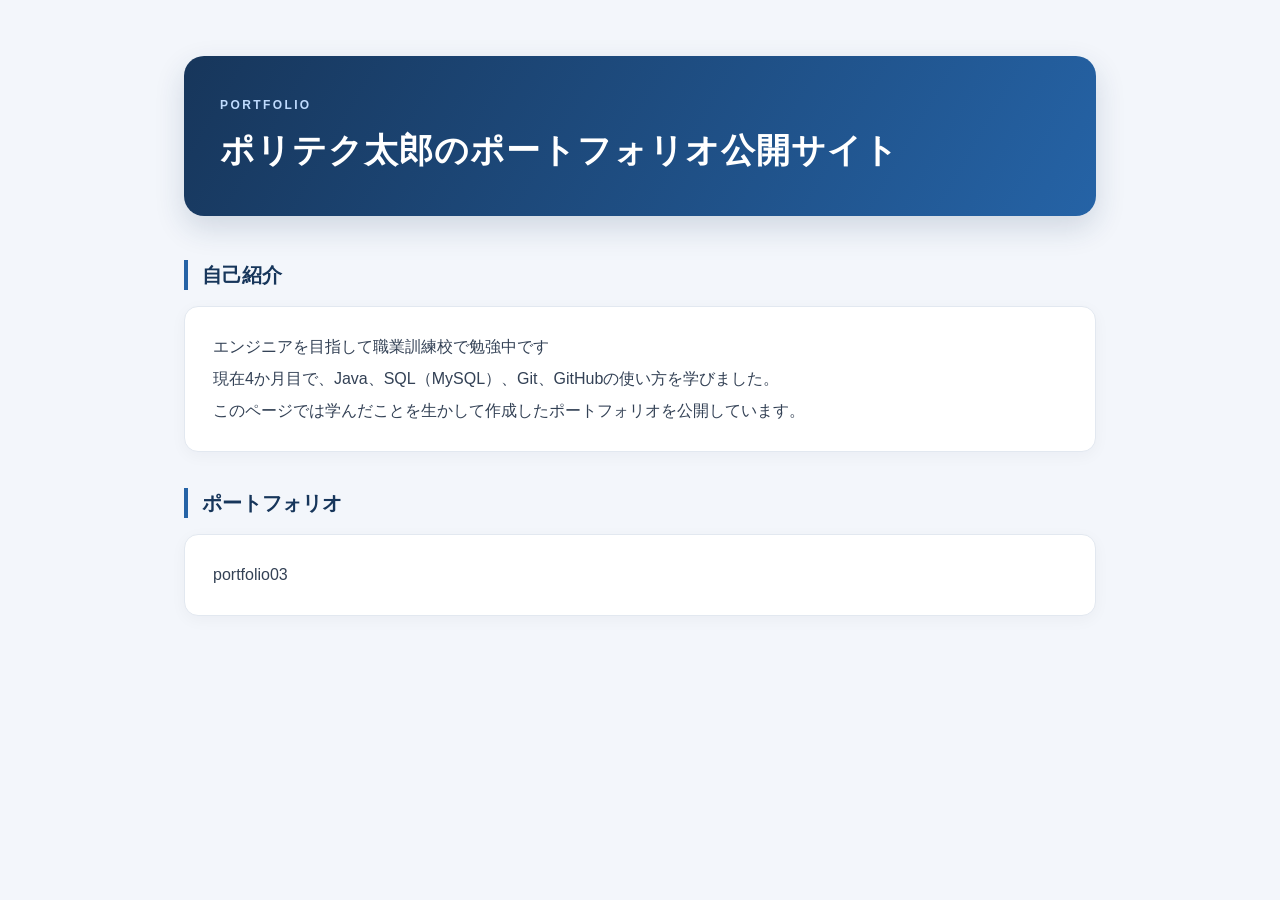
==== index.html @ 9a4e879d "feat: css追加 cssを追加。それに伴ってindex.htmlに下記の変更を実施 - headタグ内にlinkタグ追加 - pタグにclass追加" ====
<!DOCTYPE html>
<html lang="ja">
<head>
    <meta charset="UTF-8">
    <meta name="viewport" content="width=device-width, initial-scale=1.0">
    <link rel="stylesheet" href="CSS/style.css">
	<title>ポートフォリオ公開サイト</title>
</head>
<body>
    <h1>ポリテク太郎のポートフォリオ公開サイト</h1>
    <h2>自己紹介</h2>
    <p>
        エンジニアを目指して職業訓練校で勉強中です<br>
        現在4か月目で、Java、SQL（MySQL）、Git、GitHubの使い方を学びました。<br>
        このページでは学んだことを生かして作成したポートフォリオを公開しています。
    </p>
    <h2>ポートフォリオ</h2>
    <p calss = "portfolio-card">portfolio03</p>
</body>
</html>
---- CSS/style.css ----
@charset "UTF-8";
/* 余白や枠線を含めて、要素のサイズを計算する */
* {
    box-sizing: border-box;
}

/* ページ全体の背景 */
html {
    min-height: 100%;
    background-color: #f3f6fb;
}

/* コンテンツを中央に配置する */
body {
    max-width: 960px;
    margin: 0 auto;
    padding: 56px 24px 80px;

    font-family: "Segoe UI", "Hiragino Kaku Gothic ProN",
        "Yu Gothic", Meiryo, sans-serif;

    color: #334155;
    line-height: 1.8;
    overflow-wrap: anywhere;
}

/* サイトのタイトル */
h1 {
    margin: 0 0 44px;
    padding: 40px 36px;
    border-radius: 20px;

    background: linear-gradient(120deg, #17365b, #2563a6);
    box-shadow: 0 12px 30px rgba(23, 54, 91, 0.16);

    color: #ffffff;
    font-size: clamp(1.5rem, 3.5vw, 2.1rem);
    line-height: 1.5;
    letter-spacing: 0.03em;
}

/* タイトルの上に添える小さなラベル */
h1::before {
    content: "PORTFOLIO";
    display: block;
    margin-bottom: 12px;

    color: #bfdbfe;
    font-size: 0.75rem;
    font-weight: 600;
    letter-spacing: 0.2em;
}

/* 「自己紹介」「ポートフォリオ」の見出し */
h2 {
    margin: 36px 0 16px;
    padding-left: 14px;
    border-left: 4px solid #2563a6;

    color: #17365b;
    font-size: 1.25rem;
    line-height: 1.5;
}

/* 本文を白いカードとして表示する */
p {
    margin: 0;
    padding: 24px 28px;

    border: 1px solid #e2e8f0;
    border-radius: 14px;
    background-color: #ffffff;
    box-shadow: 0 4px 16px rgba(15, 23, 42, 0.04);

    line-height: 2;
}

/* 作品紹介用のカード */
.portfolio-card {
    padding: 28px;
    border-top: 3px solid #2563a6;

    color: #17365b;
    font-size: 1.15rem;
    font-weight: 700;
}

/* 作品名の上に添える小さなラベル */
.portfolio-card::before {
    content: "PROJECT";
    display: block;
    margin-bottom: 8px;

    color: #64748b;
    font-size: 0.7rem;
    font-weight: 600;
    letter-spacing: 0.15em;
}

/* リンクを追加した場合の見た目 */
a {
    color: #1d5c9f;
    text-decoration-thickness: 1px;
    text-underline-offset: 4px;
}

/* リンクにマウスを乗せたとき */
a:hover {
    color: #123b68;
    text-decoration-thickness: 2px;
}

/* キーボードでリンクを選択したとき */
a:focus-visible {
    outline: 3px solid #2563a6;
    outline-offset: 5px;
}

/* スマートフォンなど、画面が狭い場合 */
@media (max-width: 600px) {
    body {
        padding: 28px 16px 48px;
    }

    h1 {
        margin-bottom: 32px;
        padding: 28px 20px;
        border-radius: 16px;
    }

    h2 {
        margin-top: 28px;
        font-size: 1.1rem;
    }

    p,
    .portfolio-card {
        padding: 20px;
    }
}
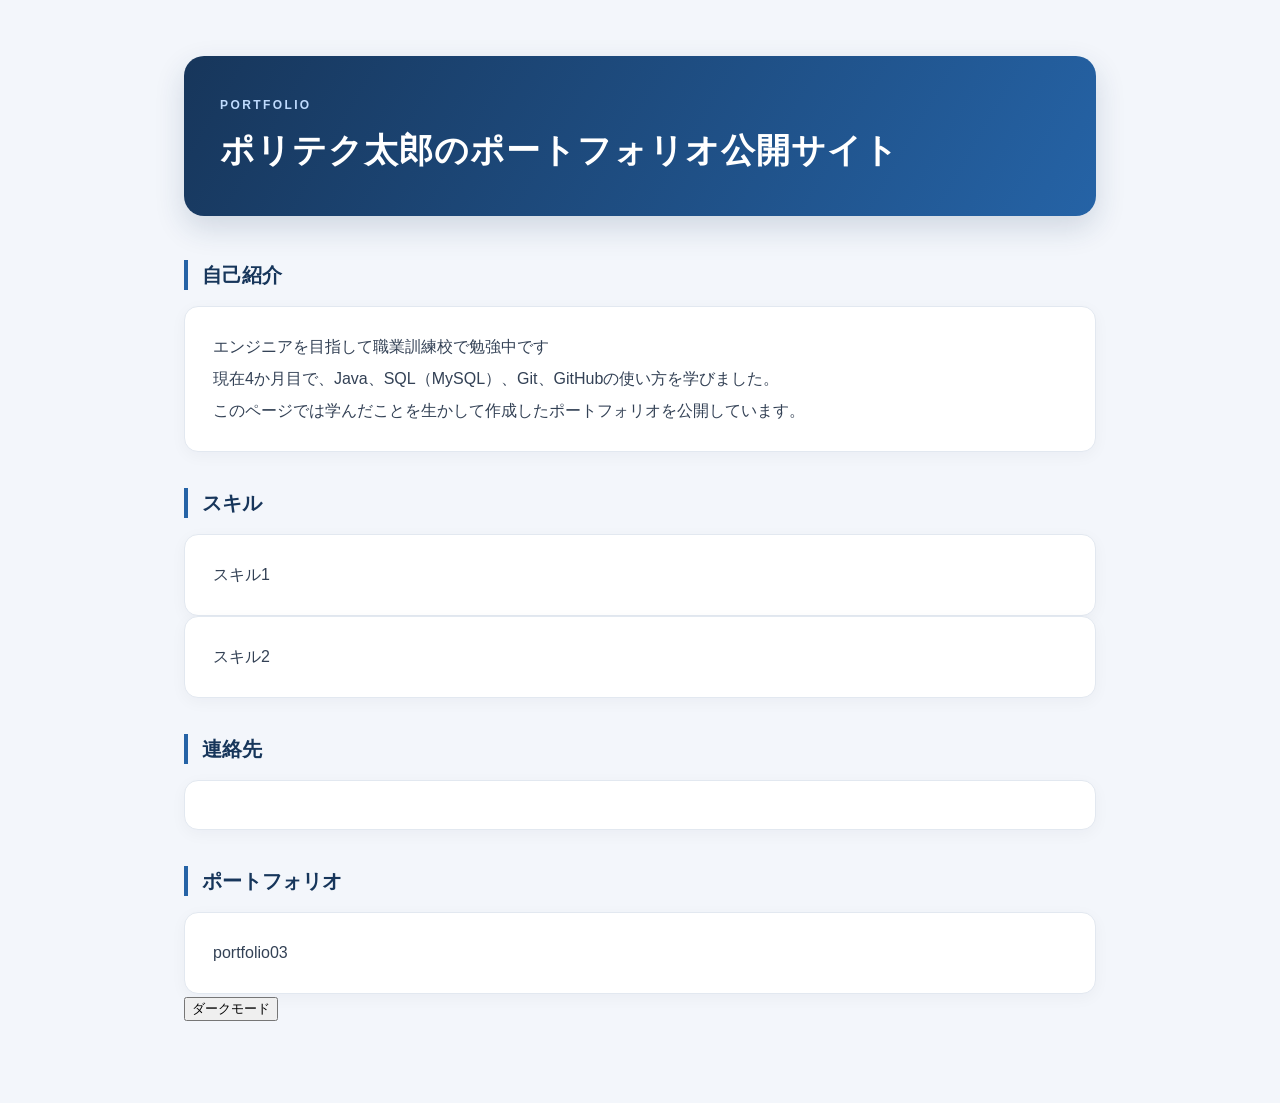
==== commit 97453c64: "feat: main.jsの追加 main.js追加に伴うindex.htmlの変更" ====
--- a/index.html
+++ b/index.html
@@ -4,17 +4,25 @@
     <meta charset="UTF-8">
     <meta name="viewport" content="width=device-width, initial-scale=1.0">
     <link rel="stylesheet" href="CSS/style.css">
+	<script src="js/main.js" defer></script>
 	<title>ポートフォリオ公開サイト</title>
 </head>
 <body>
     <h1>ポリテク太郎のポートフォリオ公開サイト</h1>
-    <h2>自己紹介</h2>
+    <h2 class="reveal">自己紹介</h2>
     <p>
         エンジニアを目指して職業訓練校で勉強中です<br>
         現在4か月目で、Java、SQL（MySQL）、Git、GitHubの使い方を学びました。<br>
         このページでは学んだことを生かして作成したポートフォリオを公開しています。
     </p>
-    <h2>ポートフォリオ</h2>
+	<h2>スキル</h2>
+	<p>スキル1</p>
+	<p>スキル2</p>
+	<h2>連絡先</h2>
+	<p></p>
+
+   <h2>ポートフォリオ</h2>
     <p calss = "portfolio-card">portfolio03</p>
+	<button id="themeToggle" class="theme-toggle" type="button" aria-pressed="false">ダークモード</button>
 </body>
 </html>
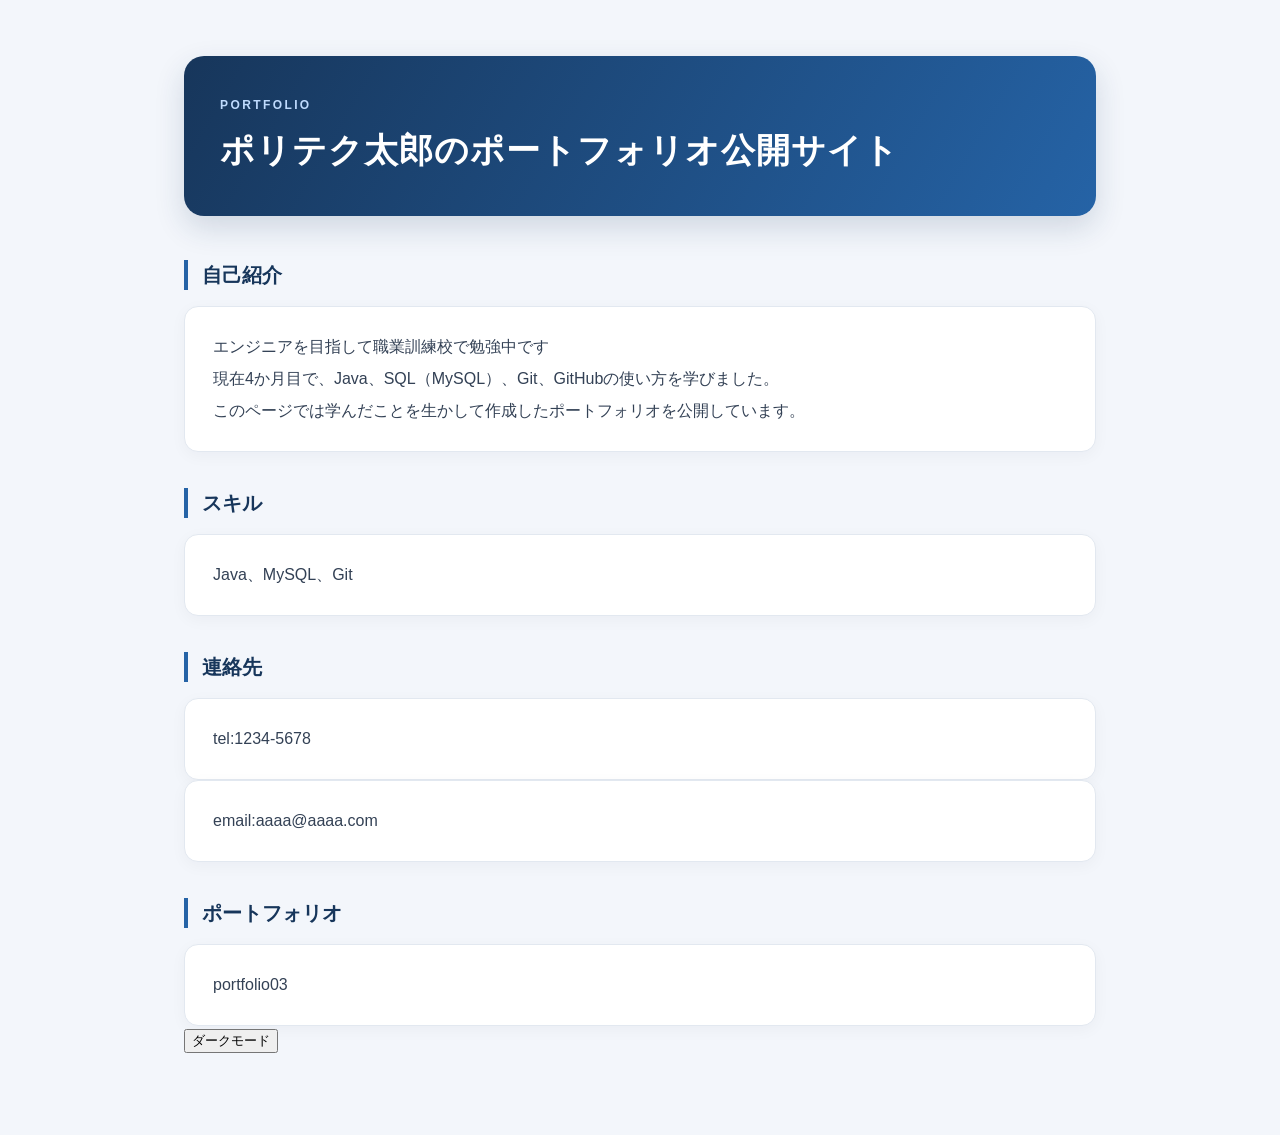
==== commit 269fcd90: "feat: index.htmlの変更 スキル、連絡先の変更" ====
--- a/index.html
+++ b/index.html
@@ -16,10 +16,10 @@
         このページでは学んだことを生かして作成したポートフォリオを公開しています。
     </p>
 	<h2>スキル</h2>
-	<p>スキル1</p>
-	<p>スキル2</p>
+	<p>Java、MySQL、Git</p>
 	<h2>連絡先</h2>
-	<p></p>
+	<p>tel:1234-5678</p>
+	<p>email:aaaa@aaaa.com</p>
 
    <h2>ポートフォリオ</h2>
     <p calss = "portfolio-card">portfolio03</p>
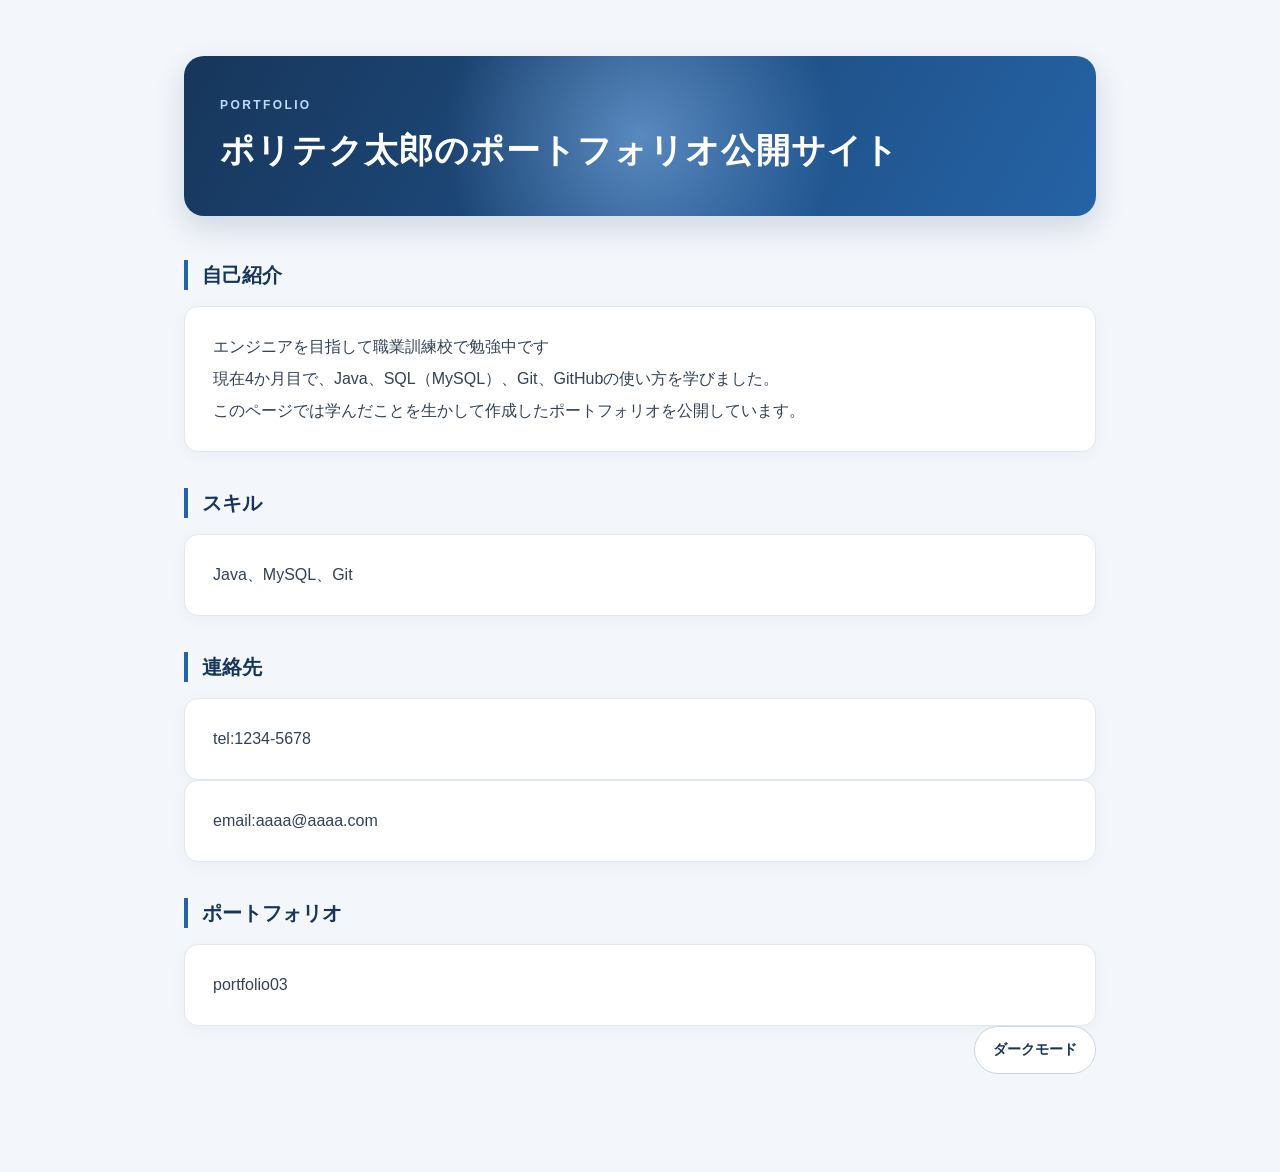
==== commit b88ac21c: "feat: cssの変更 jsファイルを使えるようにするためcssファイルを変更している" ====
--- a/index.html
+++ b/index.html
@@ -21,7 +21,7 @@
 	<p>tel:1234-5678</p>
 	<p>email:aaaa@aaaa.com</p>
 
-   <h2>ポートフォリオ</h2>
+   <h2 class="reveal">ポートフォリオ</h2>
     <p calss = "portfolio-card">portfolio03</p>
 	<button id="themeToggle" class="theme-toggle" type="button" aria-pressed="false">ダークモード</button>
 </body>
--- a/CSS/style.css
+++ b/CSS/style.css
@@ -1,4 +1,3 @@
-@charset "UTF-8";
 /* 余白や枠線を含めて、要素のサイズを計算する */
 * {
     box-sizing: border-box;
@@ -15,10 +14,8 @@
     max-width: 960px;
     margin: 0 auto;
     padding: 56px 24px 80px;
-
     font-family: "Segoe UI", "Hiragino Kaku Gothic ProN",
         "Yu Gothic", Meiryo, sans-serif;
-
     color: #334155;
     line-height: 1.8;
     overflow-wrap: anywhere;
@@ -29,10 +26,8 @@
     margin: 0 0 44px;
     padding: 40px 36px;
     border-radius: 20px;
-
     background: linear-gradient(120deg, #17365b, #2563a6);
     box-shadow: 0 12px 30px rgba(23, 54, 91, 0.16);
-
     color: #ffffff;
     font-size: clamp(1.5rem, 3.5vw, 2.1rem);
     line-height: 1.5;
@@ -44,7 +39,6 @@
     content: "PORTFOLIO";
     display: block;
     margin-bottom: 12px;
-
     color: #bfdbfe;
     font-size: 0.75rem;
     font-weight: 600;
@@ -56,7 +50,6 @@
     margin: 36px 0 16px;
     padding-left: 14px;
     border-left: 4px solid #2563a6;
-
     color: #17365b;
     font-size: 1.25rem;
     line-height: 1.5;
@@ -66,12 +59,10 @@
 p {
     margin: 0;
     padding: 24px 28px;
-
     border: 1px solid #e2e8f0;
     border-radius: 14px;
     background-color: #ffffff;
     box-shadow: 0 4px 16px rgba(15, 23, 42, 0.04);
-
     line-height: 2;
 }
 
@@ -79,7 +70,6 @@
 .portfolio-card {
     padding: 28px;
     border-top: 3px solid #2563a6;
-
     color: #17365b;
     font-size: 1.15rem;
     font-weight: 700;
@@ -90,7 +80,6 @@
     content: "PROJECT";
     display: block;
     margin-bottom: 8px;
-
     color: #64748b;
     font-size: 0.7rem;
     font-weight: 600;
@@ -104,13 +93,11 @@
     text-underline-offset: 4px;
 }
 
-/* リンクにマウスを乗せたとき */
 a:hover {
     color: #123b68;
     text-decoration-thickness: 2px;
 }
 
-/* キーボードでリンクを選択したとき */
 a:focus-visible {
     outline: 3px solid #2563a6;
     outline-offset: 5px;
@@ -137,4 +124,128 @@
     .portfolio-card {
         padding: 20px;
     }
-}+}
+
+
+/* =========================================================
+   JavaScript と組み合わせた演出
+   ========================================================= */
+
+/* ダークモードの切り替えボタン */
+.theme-toggle {
+    display: block;
+    margin: 0 0 18px auto;
+    padding: 10px 18px;
+    border: 1px solid #cbd5e1;
+    border-radius: 999px;
+    background: #ffffff;
+    color: #17365b;
+    font: inherit;
+    font-size: 0.9rem;
+    font-weight: 700;
+    cursor: pointer;
+    transition: background-color 0.2s, transform 0.2s;
+}
+
+.theme-toggle:hover {
+    background-color: #e8f1ff;
+    transform: translateY(-2px);
+}
+
+.theme-toggle:focus-visible {
+    outline: 3px solid #2563a6;
+    outline-offset: 3px;
+}
+
+/* タイトル上をマウスが動くと光の位置が変わる */
+h1 {
+    background:
+        radial-gradient(circle at var(--mouse-x, 50%) var(--mouse-y, 50%),
+            rgba(147, 197, 253, 0.5), transparent 42%),
+        linear-gradient(120deg, #17365b, #2563a6);
+}
+
+/* 画面内に入ると、ふわっと表示する */
+.js-enabled .reveal {
+    opacity: 0;
+    transform: translateY(22px);
+    transition: opacity 0.7s ease, transform 0.7s ease;
+}
+
+.js-enabled .reveal.is-visible {
+    opacity: 1;
+    transform: translateY(0);
+}
+
+/* 作品カードはマウスを乗せると少し浮く */
+.portfolio-card {
+    transition: box-shadow 0.25s ease, transform 0.25s ease,
+        opacity 0.7s ease;
+}
+
+.portfolio-card.is-visible:hover {
+    transform: translateY(-5px);
+    box-shadow: 0 12px 32px rgba(23, 54, 91, 0.16);
+}
+
+/* ダークモード */
+html.dark {
+    background-color: #0b1220;
+}
+
+.dark body {
+    color: #cbd5e1;
+}
+
+.dark h2 {
+    color: #bfdbfe;
+    border-left-color: #60a5fa;
+}
+
+.dark p {
+    background-color: #182337;
+    color: #e2e8f0;
+    border-color: #334155;
+    box-shadow: 0 5px 18px rgba(0, 0, 0, 0.2);
+}
+
+.dark .portfolio-card {
+    border-top-color: #60a5fa;
+}
+
+.dark .portfolio-card::before {
+    color: #94a3b8;
+}
+
+.dark .theme-toggle {
+    color: #e2e8f0;
+    background-color: #1e293b;
+    border-color: #475569;
+}
+
+.dark .theme-toggle:hover {
+    background-color: #334155;
+}
+
+.dark a {
+    color: #93c5fd;
+}
+
+/* アニメーションを控えたい設定の人には、動かさず表示する */
+@media (prefers-reduced-motion: reduce) {
+    .js-enabled .reveal {
+        opacity: 1;
+        transform: none;
+        transition: none;
+    }
+
+    .theme-toggle,
+    .portfolio-card {
+        transition: none;
+    }
+
+    .theme-toggle:hover,
+    .portfolio-card.is-visible:hover {
+        transform: none;
+    }
+}
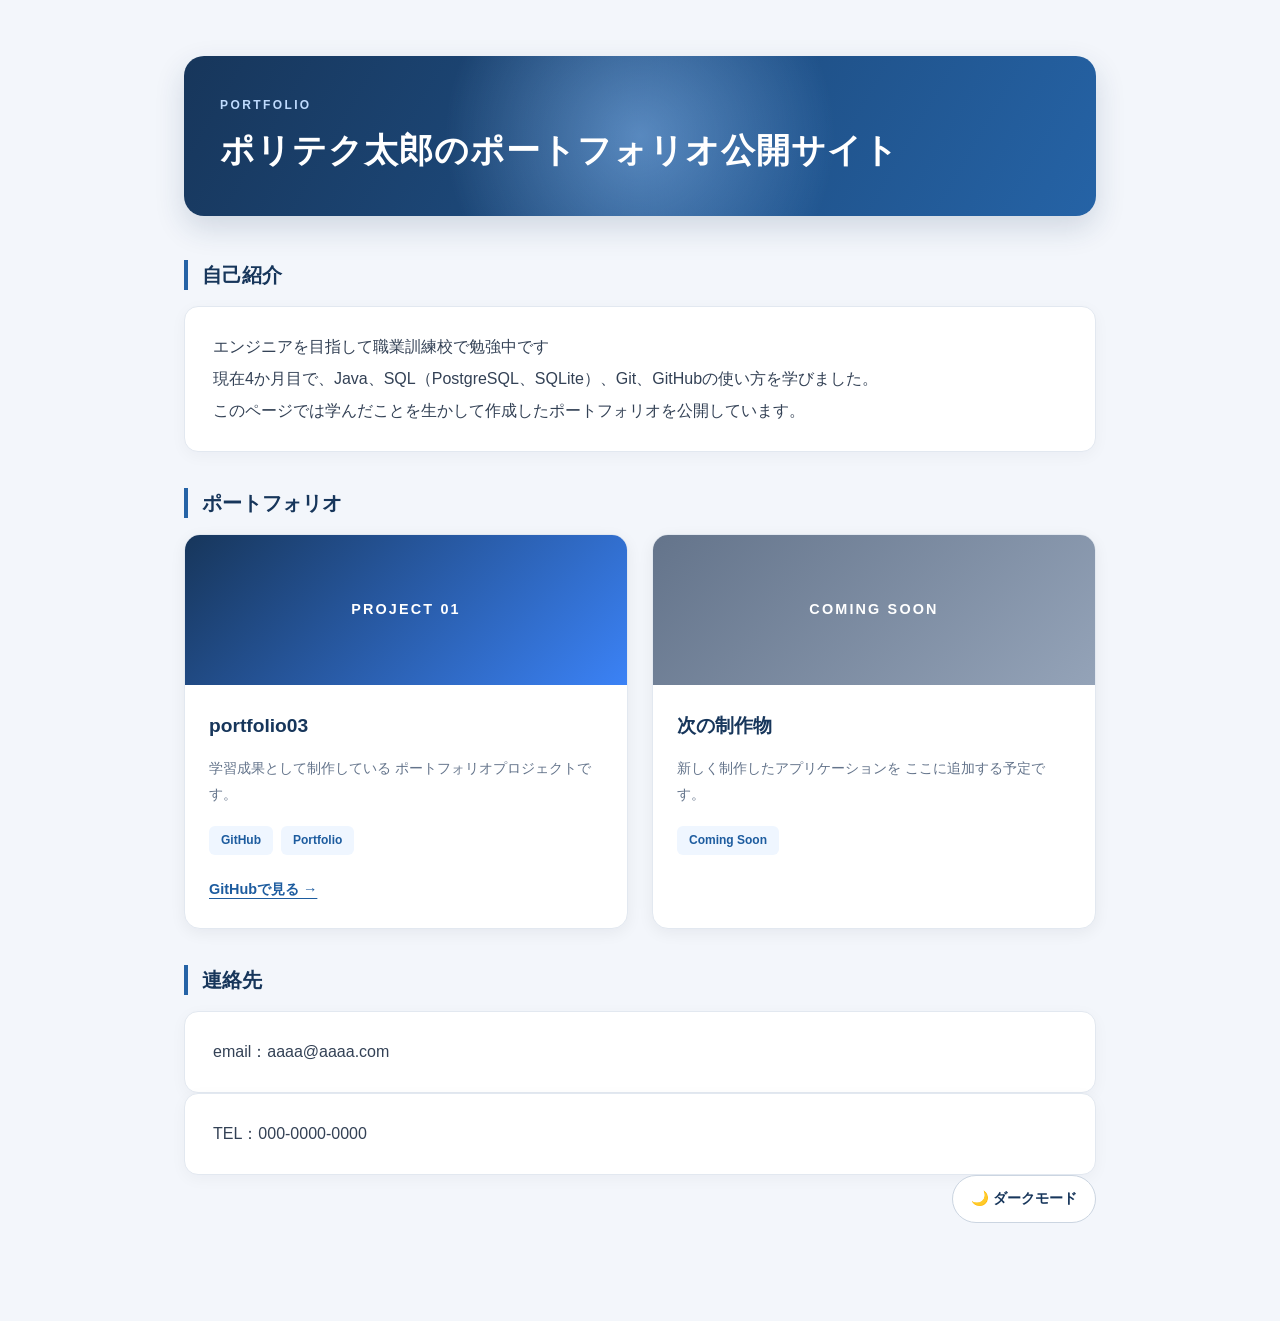
==== commit 62167cf5: "feat: ポートフォリオ一覧のカード化" ====
--- a/index.html
+++ b/index.html
@@ -1,28 +1,75 @@
-<!DOCTYPE html>
-<html lang="ja">
-<head>
-    <meta charset="UTF-8">
-    <meta name="viewport" content="width=device-width, initial-scale=1.0">
-    <link rel="stylesheet" href="CSS/style.css">
-	<script src="js/main.js" defer></script>
-	<title>ポートフォリオ公開サイト</title>
-</head>
-<body>
-    <h1>ポリテク太郎のポートフォリオ公開サイト</h1>
-    <h2 class="reveal">自己紹介</h2>
-    <p>
-        エンジニアを目指して職業訓練校で勉強中です<br>
-        現在4か月目で、Java、SQL（MySQL）、Git、GitHubの使い方を学びました。<br>
-        このページでは学んだことを生かして作成したポートフォリオを公開しています。
-    </p>
-	<h2>スキル</h2>
-	<p>Java、MySQL、Git</p>
-	<h2>連絡先</h2>
-	<p>tel:1234-5678</p>
-	<p>email:aaaa@aaaa.com</p>
-
-   <h2 class="reveal">ポートフォリオ</h2>
-    <p calss = "portfolio-card">portfolio03</p>
-	<button id="themeToggle" class="theme-toggle" type="button" aria-pressed="false">ダークモード</button>
-</body>
-</html>
+<!DOCTYPE html>
+<html lang="ja">
+
+<head>
+	<meta charset="UTF-8">
+	<meta name="viewport" content="width=device-width, initial-scale=1.0">
+	<link rel="stylesheet" href="CSS/style.css">
+	<script src="js/main.js" defer></script>
+	<title>ポートフォリオ公開サイト</title>
+</head>
+
+<body>
+	<h1>ポリテク太郎のポートフォリオ公開サイト</h1>
+	<h2 class="reveal">自己紹介</h2>
+	<p>
+		エンジニアを目指して職業訓練校で勉強中です<br>
+		現在4か月目で、Java、SQL（PostgreSQL、SQLite）、Git、GitHubの使い方を学びました。<br>
+		このページでは学んだことを生かして作成したポートフォリオを公開しています。
+	</p>
+	
+
+	<h2 class="reveal">ポートフォリオ</h2>
+	<div class="portfolio-grid">
+	    <!-- 作品1：portfolio03 -->
+	    <article class="portfolio-card reveal">
+	        <div class="portfolio-image">
+	            <span>PROJECT 01</span>
+	        </div>
+	        <div class="portfolio-content">
+	            <h3>portfolio03</h3>
+	            <p class="portfolio-description">
+	                学習成果として制作している
+	                ポートフォリオプロジェクトです。
+	            </p>
+	            <div class="portfolio-tags">
+	                <span>GitHub</span>
+	                <span>Portfolio</span>
+	            </div>
+	            <a class="portfolio-link"
+	               href="https://github.com/yoshiffdq-ux/yoshiffdq-ux.github.io"
+	               target="_blank"
+	               rel="noopener noreferrer">
+	                GitHubで見る →
+	            </a>
+	        </div>
+	    </article>
+
+	    <!-- 作品2：今後追加予定 -->
+	    <article class="portfolio-card reveal">
+	        <div class="portfolio-image portfolio-image-next">
+	            <span>COMING SOON</span>
+	        </div>
+	        <div class="portfolio-content">
+	            <h3>次の制作物</h3>
+	            <p class="portfolio-description">
+	                新しく制作したアプリケーションを
+	                ここに追加する予定です。
+	            </p>
+	            <div class="portfolio-tags">
+	                <span>Coming Soon</span>
+	            </div>
+	        </div>
+	    </article>
+	</div>
+	
+	<h2 class="reveal">連絡先</h2>
+	<p>email：aaaa@aaaa.com</p>
+	<p>TEL：000-0000-0000</p>
+	
+	<button id="themeToggle" class="theme-toggle" type="button" aria-pressed="false">
+		🌙 ダークモード
+	</button>
+</body>
+
+</html>
--- a/CSS/style.css
+++ b/CSS/style.css
@@ -249,3 +249,164 @@
         transform: none;
     }
 }
+
+
+/* ==========================================
+   ポートフォリオ一覧
+   ========================================== */
+
+/* カードを横並びにする */
+.portfolio-grid {
+    display: grid;
+    grid-template-columns: repeat(2, minmax(0, 1fr));
+    gap: 24px;
+}
+
+/* カード全体 */
+.portfolio-grid .portfolio-card {
+    padding: 0;
+    overflow: hidden;
+    background: #ffffff;
+    border: 1px solid #e2e8f0;
+    border-radius: 16px;
+    box-shadow: 0 4px 16px rgba(15, 23, 42, 0.06);
+    color: #334155;
+    font-size: 1rem;
+    font-weight: normal;
+    transition:
+        transform 0.25s ease,
+        box-shadow 0.25s ease,
+        opacity 0.7s ease;
+}
+
+/* 既存の擬似要素によるPROJECT表示を無効化 */
+.portfolio-grid .portfolio-card::before {
+    content: none;
+}
+
+/* カードのホバー演出 */
+.portfolio-grid .portfolio-card:hover {
+    transform: translateY(-5px);
+    box-shadow: 0 12px 32px rgba(23, 54, 91, 0.15);
+}
+
+/* カード上部の画像領域 */
+.portfolio-image {
+    display: flex;
+    align-items: center;
+    justify-content: center;
+    height: 150px;
+    background: linear-gradient(135deg, #17365b, #3b82f6);
+    color: white;
+    font-size: 0.9rem;
+    font-weight: 700;
+    letter-spacing: 0.15em;
+}
+
+/* 制作予定カード */
+.portfolio-image-next {
+    background: linear-gradient(135deg, #64748b, #94a3b8);
+}
+
+/* カード本文 */
+.portfolio-content {
+    padding: 24px;
+}
+
+.portfolio-content h3 {
+    margin: 0 0 12px;
+    color: #17365b;
+    font-size: 1.2rem;
+}
+
+/* 作品の説明文 */
+.portfolio-grid .portfolio-description {
+    margin: 0 0 18px;
+    padding: 0;
+    border: none;
+    border-radius: 0;
+    background: transparent;
+    box-shadow: none;
+    color: #64748b;
+    font-size: 0.9rem;
+    font-weight: normal;
+    line-height: 1.8;
+}
+
+/* 使用技術タグ */
+.portfolio-tags {
+    display: flex;
+    flex-wrap: wrap;
+    gap: 8px;
+    margin-bottom: 20px;
+}
+
+.portfolio-tags span {
+    padding: 4px 12px;
+    border-radius: 6px;
+    background: #eff6ff;
+    color: #1d5c9f;
+    font-size: 0.75rem;
+    font-weight: 600;
+}
+
+/* GitHubへのリンク */
+.portfolio-link {
+    display: inline-block;
+    font-size: 0.9rem;
+    font-weight: 700;
+}
+
+/* ==========================================
+   ダークモード対応
+   ========================================== */
+
+.dark .portfolio-grid .portfolio-card {
+    background: #182337;
+    border-color: #334155;
+    color: #e2e8f0;
+}
+
+.dark .portfolio-content h3 {
+    color: #bfdbfe;
+}
+
+.dark .portfolio-grid .portfolio-description {
+    background: transparent;
+    color: #cbd5e1;
+    box-shadow: none;
+}
+
+.dark .portfolio-tags span {
+    background: #1e3a5f;
+    color: #bfdbfe;
+}
+
+/* ==========================================
+   レスポンシブ対応
+   ========================================== */
+
+@media (max-width: 600px) {
+    .portfolio-grid {
+        grid-template-columns: 1fr;
+    }
+
+    .portfolio-image {
+        height: 130px;
+    }
+
+    .portfolio-content {
+        padding: 20px;
+    }
+}
+
+/* アニメーション軽減設定 */
+@media (prefers-reduced-motion: reduce) {
+    .portfolio-grid .portfolio-card {
+        transition: none;
+    }
+
+    .portfolio-grid .portfolio-card:hover {
+        transform: none;
+    }
+}
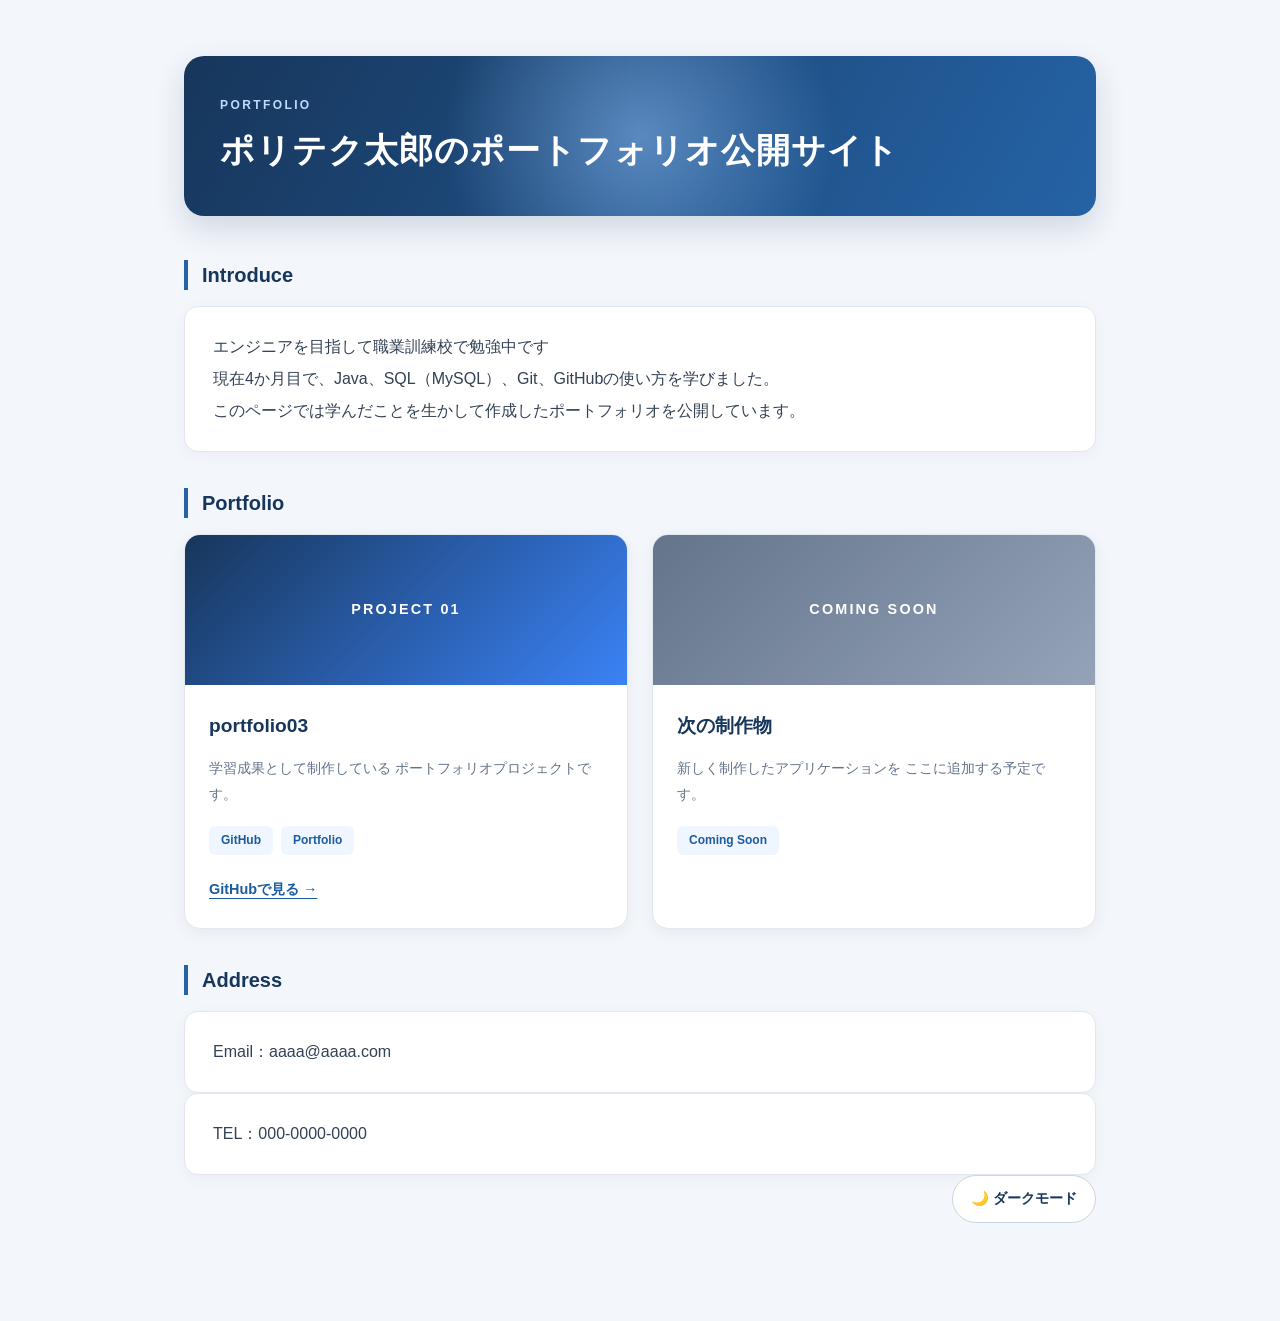
==== commit 12cf9633: "chore: index.htmlのコンテンツ更新 - レベル2見出しを英語に変更 - 自己紹介の文章を変更" ====
--- a/index.html
+++ b/index.html
@@ -11,15 +11,15 @@
 
 <body>
 	<h1>ポリテク太郎のポートフォリオ公開サイト</h1>
-	<h2 class="reveal">自己紹介</h2>
+	<h2 class="reveal">Introduce</h2>
 	<p>
 		エンジニアを目指して職業訓練校で勉強中です<br>
-		現在4か月目で、Java、SQL（PostgreSQL、SQLite）、Git、GitHubの使い方を学びました。<br>
+		現在4か月目で、Java、SQL（MySQL）、Git、GitHubの使い方を学びました。<br>
 		このページでは学んだことを生かして作成したポートフォリオを公開しています。
 	</p>
 	
 
-	<h2 class="reveal">ポートフォリオ</h2>
+	<h2 class="reveal">Portfolio</h2>
 	<div class="portfolio-grid">
 	    <!-- 作品1：portfolio03 -->
 	    <article class="portfolio-card reveal">
@@ -63,8 +63,8 @@
 	    </article>
 	</div>
 	
-	<h2 class="reveal">連絡先</h2>
-	<p>email：aaaa@aaaa.com</p>
+	<h2 class="reveal">Address</h2>
+	<p>Email：aaaa@aaaa.com</p>
 	<p>TEL：000-0000-0000</p>
 	
 	<button id="themeToggle" class="theme-toggle" type="button" aria-pressed="false">
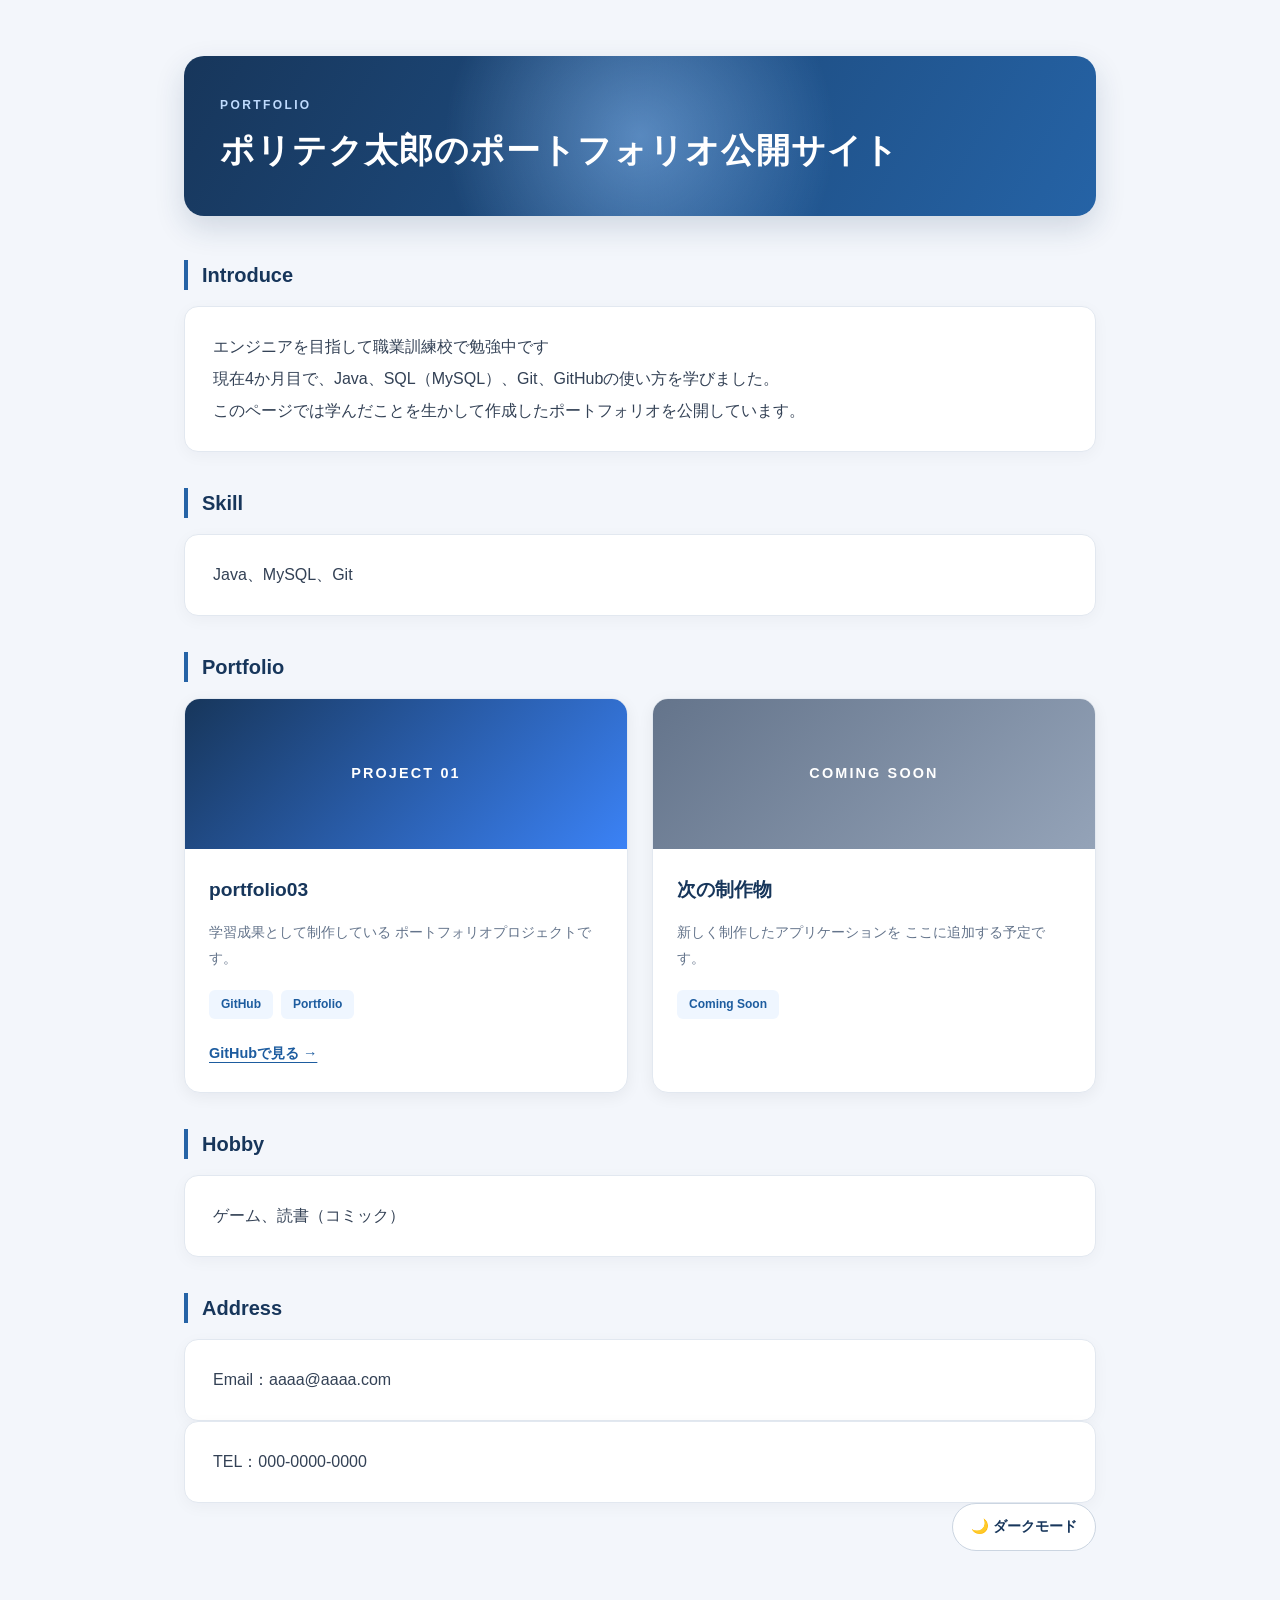
==== commit aab584d7: "feat: index.htmlの変更 index.htmlにスキル、趣味の項目を追加した。" ====
--- a/index.html
+++ b/index.html
@@ -17,7 +17,9 @@
 		現在4か月目で、Java、SQL（MySQL）、Git、GitHubの使い方を学びました。<br>
 		このページでは学んだことを生かして作成したポートフォリオを公開しています。
 	</p>
-	
+
+	<h2 class="reveal">Skill</h2>
+	<p>Java、MySQL、Git</p>
 
 	<h2 class="reveal">Portfolio</h2>
 	<div class="portfolio-grid">
@@ -62,11 +64,14 @@
 	        </div>
 	    </article>
 	</div>
-	
+
+	<h2 class="reveal">Hobby</h2>
+	<p>ゲーム、読書（コミック）</p>
+
 	<h2 class="reveal">Address</h2>
 	<p>Email：aaaa@aaaa.com</p>
 	<p>TEL：000-0000-0000</p>
-	
+
 	<button id="themeToggle" class="theme-toggle" type="button" aria-pressed="false">
 		🌙 ダークモード
 	</button>
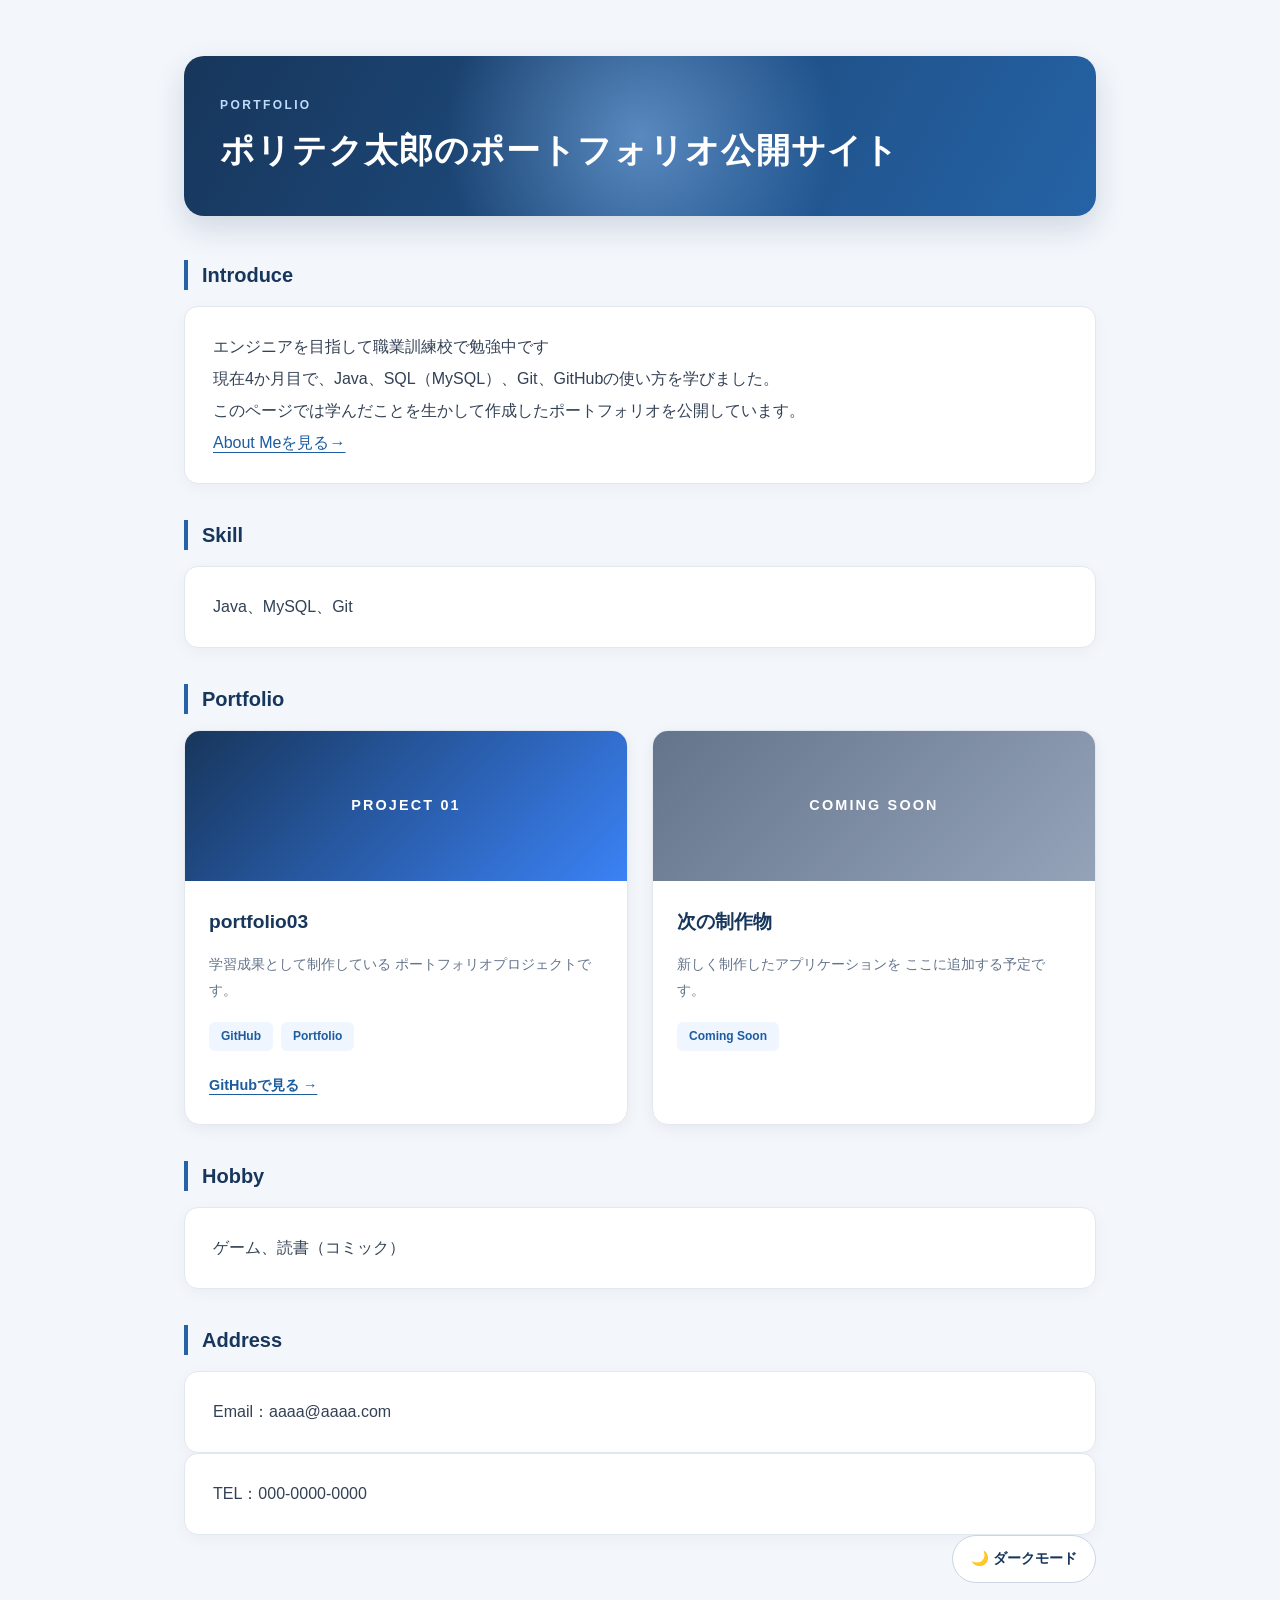
==== commit b78f5962: "feat: About Meページを追加した" ====
--- a/index.html
+++ b/index.html
@@ -15,7 +15,8 @@
 	<p>
 		エンジニアを目指して職業訓練校で勉強中です<br>
 		現在4か月目で、Java、SQL（MySQL）、Git、GitHubの使い方を学びました。<br>
-		このページでは学んだことを生かして作成したポートフォリオを公開しています。
+		このページでは学んだことを生かして作成したポートフォリオを公開しています。<br>
+	<a href="aboutme.html">About Meを見る→</a>
 	</p>
 
 	<h2 class="reveal">Skill</h2>
